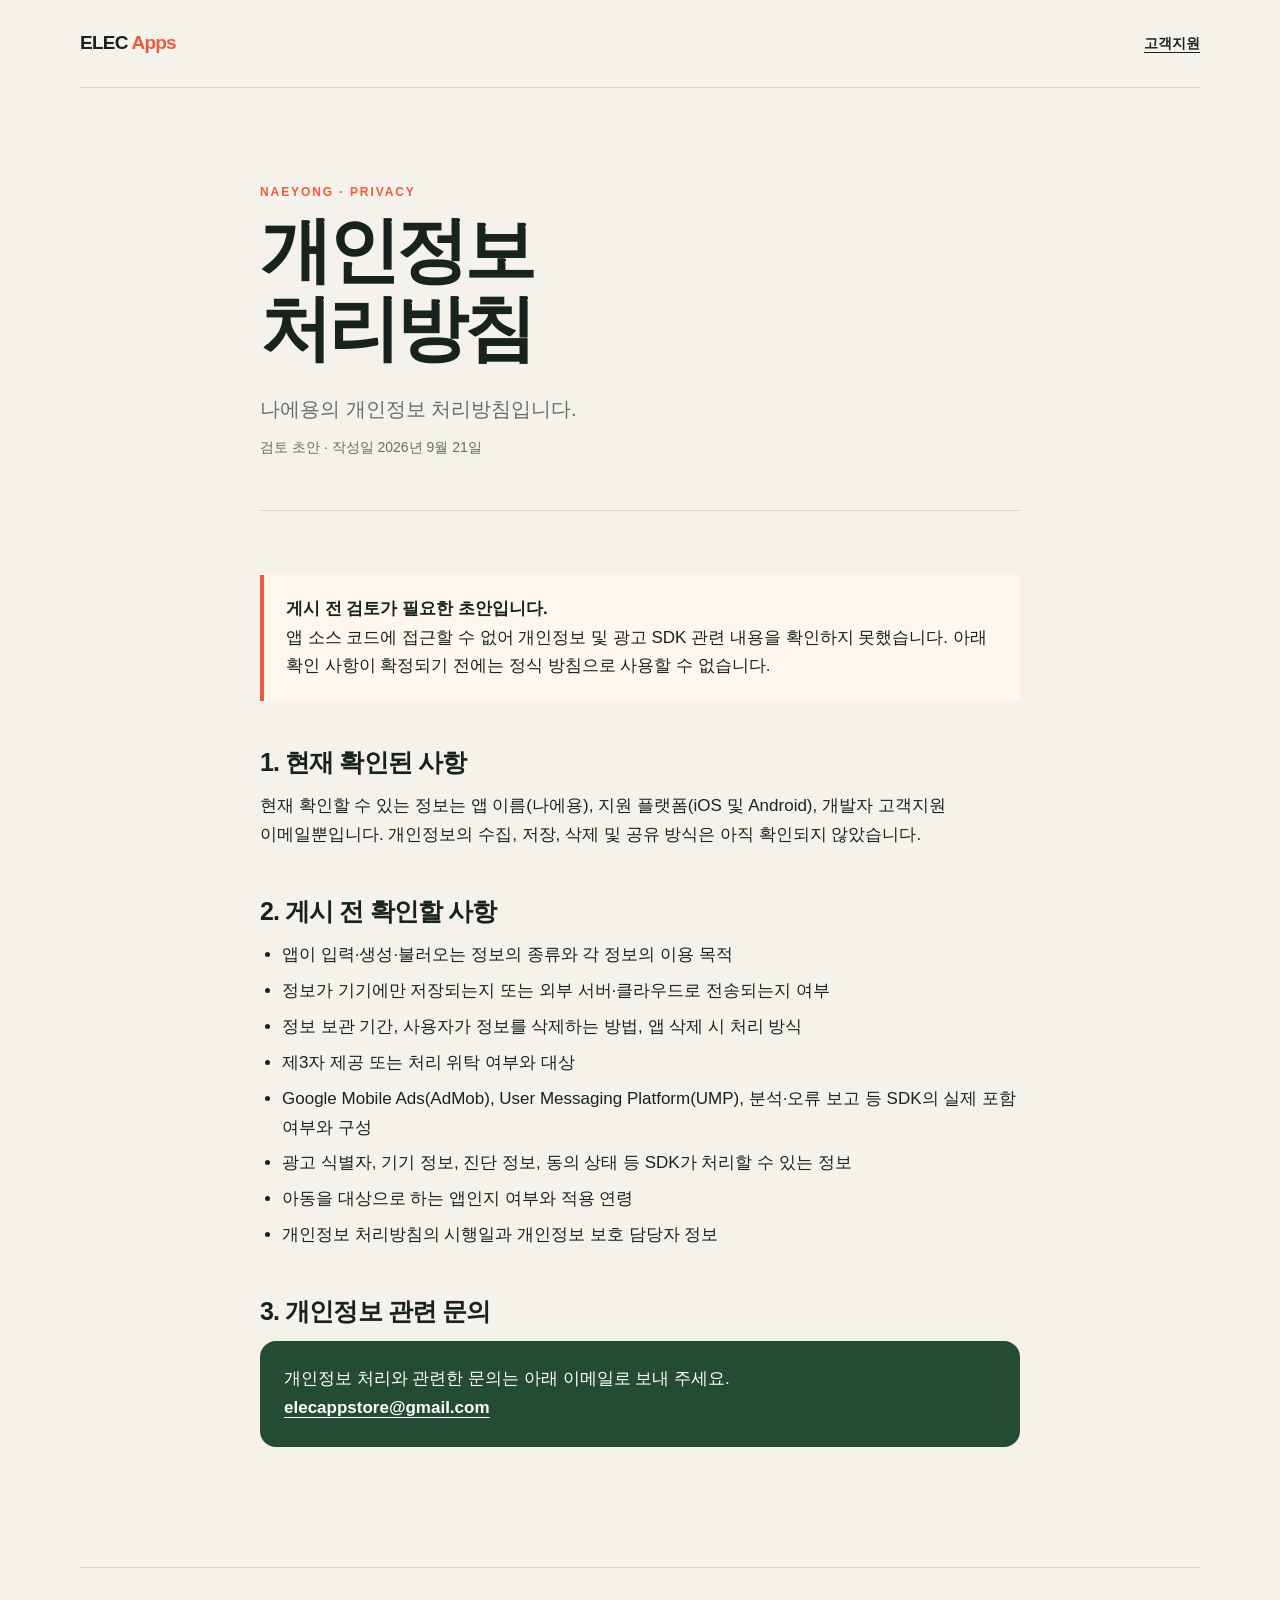
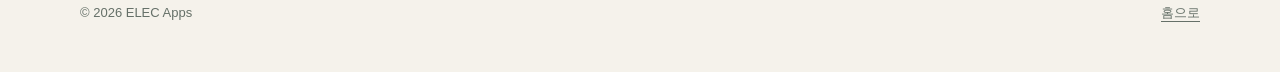
==== naeyong/privacy/index.html @ b8a66297 "Build Naeyong app website and policy draft" ====
<!doctype html>
<html lang="ko">
<head>
  <meta charset="utf-8">
  <meta name="viewport" content="width=device-width, initial-scale=1">
  <meta name="description" content="나에용 앱 개인정보 처리방침 검토 초안입니다.">
  <meta name="theme-color" content="#f4f1ea">
  <title>개인정보 처리방침 — 나에용</title>
  <link rel="stylesheet" href="/assets/style.css">
</head>
<body>
  <header class="site-header">
    <a class="wordmark" href="/">ELEC <span>Apps</span></a>
    <a class="header-link" href="/naeyong/support/">고객지원</a>
  </header>
  <main class="document">
    <header class="document-header">
      <p class="eyebrow">NAEYONG · PRIVACY</p>
      <h1>개인정보<br>처리방침</h1>
      <p class="lead">나에용의 개인정보 처리방침입니다.</p>
      <p class="meta">검토 초안 · 작성일 2026년 9월 21일</p>
    </header>

    <aside class="notice" aria-label="초안 안내">
      <strong>게시 전 검토가 필요한 초안입니다.</strong><br>
      앱 소스 코드에 접근할 수 없어 개인정보 및 광고 SDK 관련 내용을 확인하지 못했습니다. 아래 확인 사항이 확정되기 전에는 정식 방침으로 사용할 수 없습니다.
    </aside>

    <section>
      <h2>1. 현재 확인된 사항</h2>
      <p>현재 확인할 수 있는 정보는 앱 이름(나에용), 지원 플랫폼(iOS 및 Android), 개발자 고객지원 이메일뿐입니다. 개인정보의 수집, 저장, 삭제 및 공유 방식은 아직 확인되지 않았습니다.</p>
    </section>

    <section>
      <h2>2. 게시 전 확인할 사항</h2>
      <ul>
        <li>앱이 입력·생성·불러오는 정보의 종류와 각 정보의 이용 목적</li>
        <li>정보가 기기에만 저장되는지 또는 외부 서버·클라우드로 전송되는지 여부</li>
        <li>정보 보관 기간, 사용자가 정보를 삭제하는 방법, 앱 삭제 시 처리 방식</li>
        <li>제3자 제공 또는 처리 위탁 여부와 대상</li>
        <li>Google Mobile Ads(AdMob), User Messaging Platform(UMP), 분석·오류 보고 등 SDK의 실제 포함 여부와 구성</li>
        <li>광고 식별자, 기기 정보, 진단 정보, 동의 상태 등 SDK가 처리할 수 있는 정보</li>
        <li>아동을 대상으로 하는 앱인지 여부와 적용 연령</li>
        <li>개인정보 처리방침의 시행일과 개인정보 보호 담당자 정보</li>
      </ul>
    </section>

    <section>
      <h2>3. 개인정보 관련 문의</h2>
      <div class="contact-box">
        <p>개인정보 처리와 관련한 문의는 아래 이메일로 보내 주세요.</p>
        <a href="mailto:elecappstore@gmail.com">elecappstore@gmail.com</a>
      </div>
    </section>
  </main>
  <footer><p>© 2026 ELEC Apps</p><a href="/">홈으로</a></footer>
</body>
</html>
---- assets/style.css ----
:root {
  --ink: #17231c;
  --muted: #657068;
  --paper: #f5f2eb;
  --card: #fffdf8;
  --line: #d8d6ce;
  --accent: #f05a3c;
  --green: #244c35;
  color-scheme: light;
  font-family: Pretendard, -apple-system, BlinkMacSystemFont, "Segoe UI", sans-serif;
}

* { box-sizing: border-box; }

html { scroll-behavior: smooth; }

body {
  margin: 0;
  color: var(--ink);
  background: var(--paper);
  font-size: 17px;
  line-height: 1.7;
  word-break: keep-all;
}

a { color: inherit; text-underline-offset: 4px; }

.site-header,
main,
footer {
  width: min(1120px, calc(100% - 48px));
  margin-inline: auto;
}

.site-header {
  display: flex;
  align-items: center;
  justify-content: space-between;
  min-height: 88px;
  border-bottom: 1px solid var(--line);
}

.wordmark {
  font-size: 19px;
  font-weight: 900;
  letter-spacing: -.04em;
  text-decoration: none;
}

.wordmark span { color: var(--accent); }

.header-link {
  font-size: 14px;
  font-weight: 700;
}

.hero { padding: clamp(96px, 14vw, 180px) 0 clamp(104px, 15vw, 190px); }

.eyebrow {
  margin: 0 0 20px;
  color: var(--accent);
  font-size: 12px;
  font-weight: 800;
  letter-spacing: .16em;
}

h1, h2, h3 { margin: 0; line-height: 1.08; letter-spacing: -.055em; }
h1 { max-width: 820px; font-size: clamp(54px, 9vw, 108px); }
h2 { font-size: clamp(38px, 5vw, 64px); }

.hero-copy {
  max-width: 520px;
  margin: 36px 0 0;
  color: var(--muted);
  font-size: clamp(18px, 2vw, 22px);
}

.apps { padding: 0 0 120px; }
.section-heading { margin-bottom: 36px; }

.app-card {
  display: grid;
  grid-template-columns: auto 1fr auto;
  gap: 30px;
  align-items: center;
  padding: clamp(24px, 4vw, 48px);
  border: 1px solid var(--line);
  border-radius: 24px;
  background: var(--card);
  box-shadow: 0 18px 60px rgba(35, 45, 38, .06);
}

.app-icon {
  display: grid;
  width: 88px;
  height: 88px;
  place-items: center;
  border-radius: 22px;
  color: #fff;
  background: var(--green);
  font-size: 34px;
  font-weight: 800;
}

.app-label { margin: 0 0 5px; color: var(--accent); font-size: 12px; font-weight: 800; }
.app-info h3 { font-size: 30px; }
.app-info > p:last-child { margin: 10px 0 0; color: var(--muted); }
.card-actions { display: grid; gap: 10px; }
.card-actions a { min-width: 190px; padding: 12px 16px; border-top: 1px solid var(--line); font-size: 14px; font-weight: 700; text-decoration: none; }
.card-actions span { float: right; color: var(--accent); }

footer {
  display: flex;
  justify-content: space-between;
  padding: 34px 0 48px;
  border-top: 1px solid var(--line);
  color: var(--muted);
  font-size: 13px;
}
footer p { margin: 0; }

.document { max-width: 760px; padding: 84px 0 120px; }
.document-header { margin-bottom: 64px; padding-bottom: 40px; border-bottom: 1px solid var(--line); }
.document h1 { font-size: clamp(42px, 7vw, 72px); }
.document .lead { margin: 24px 0 0; color: var(--muted); font-size: 20px; }
.meta { margin-top: 20px; color: var(--muted); font-size: 14px; }
.document section { margin-top: 48px; }
.document h2 { margin-bottom: 16px; font-size: 25px; letter-spacing: -.035em; }
.document h3 { margin: 26px 0 8px; font-size: 18px; letter-spacing: -.02em; }
.document p, .document ul { margin: 10px 0; }
.document ul { padding-left: 22px; }
.document li + li { margin-top: 7px; }
.notice { padding: 20px 22px; border-left: 4px solid var(--accent); background: #fff7ed; }
.contact-box { padding: 24px; border-radius: 16px; background: var(--green); color: #fff; }
.contact-box p { margin: 0; }
.contact-box a { font-weight: 800; }
.button { display: inline-block; margin-top: 20px; padding: 13px 20px; border-radius: 999px; background: var(--accent); color: #fff; font-weight: 800; text-decoration: none; }

@media (max-width: 720px) {
  .site-header, main, footer { width: min(100% - 32px, 1120px); }
  .site-header { min-height: 72px; }
  .hero { padding-block: 82px 100px; }
  .app-card { grid-template-columns: auto 1fr; gap: 20px; }
  .card-actions { grid-column: 1 / -1; margin-top: 8px; }
  .card-actions a { min-width: 0; }
  footer { flex-direction: column; gap: 8px; }
  .document { padding-top: 56px; }
}

@media (prefers-reduced-motion: reduce) { html { scroll-behavior: auto; } }
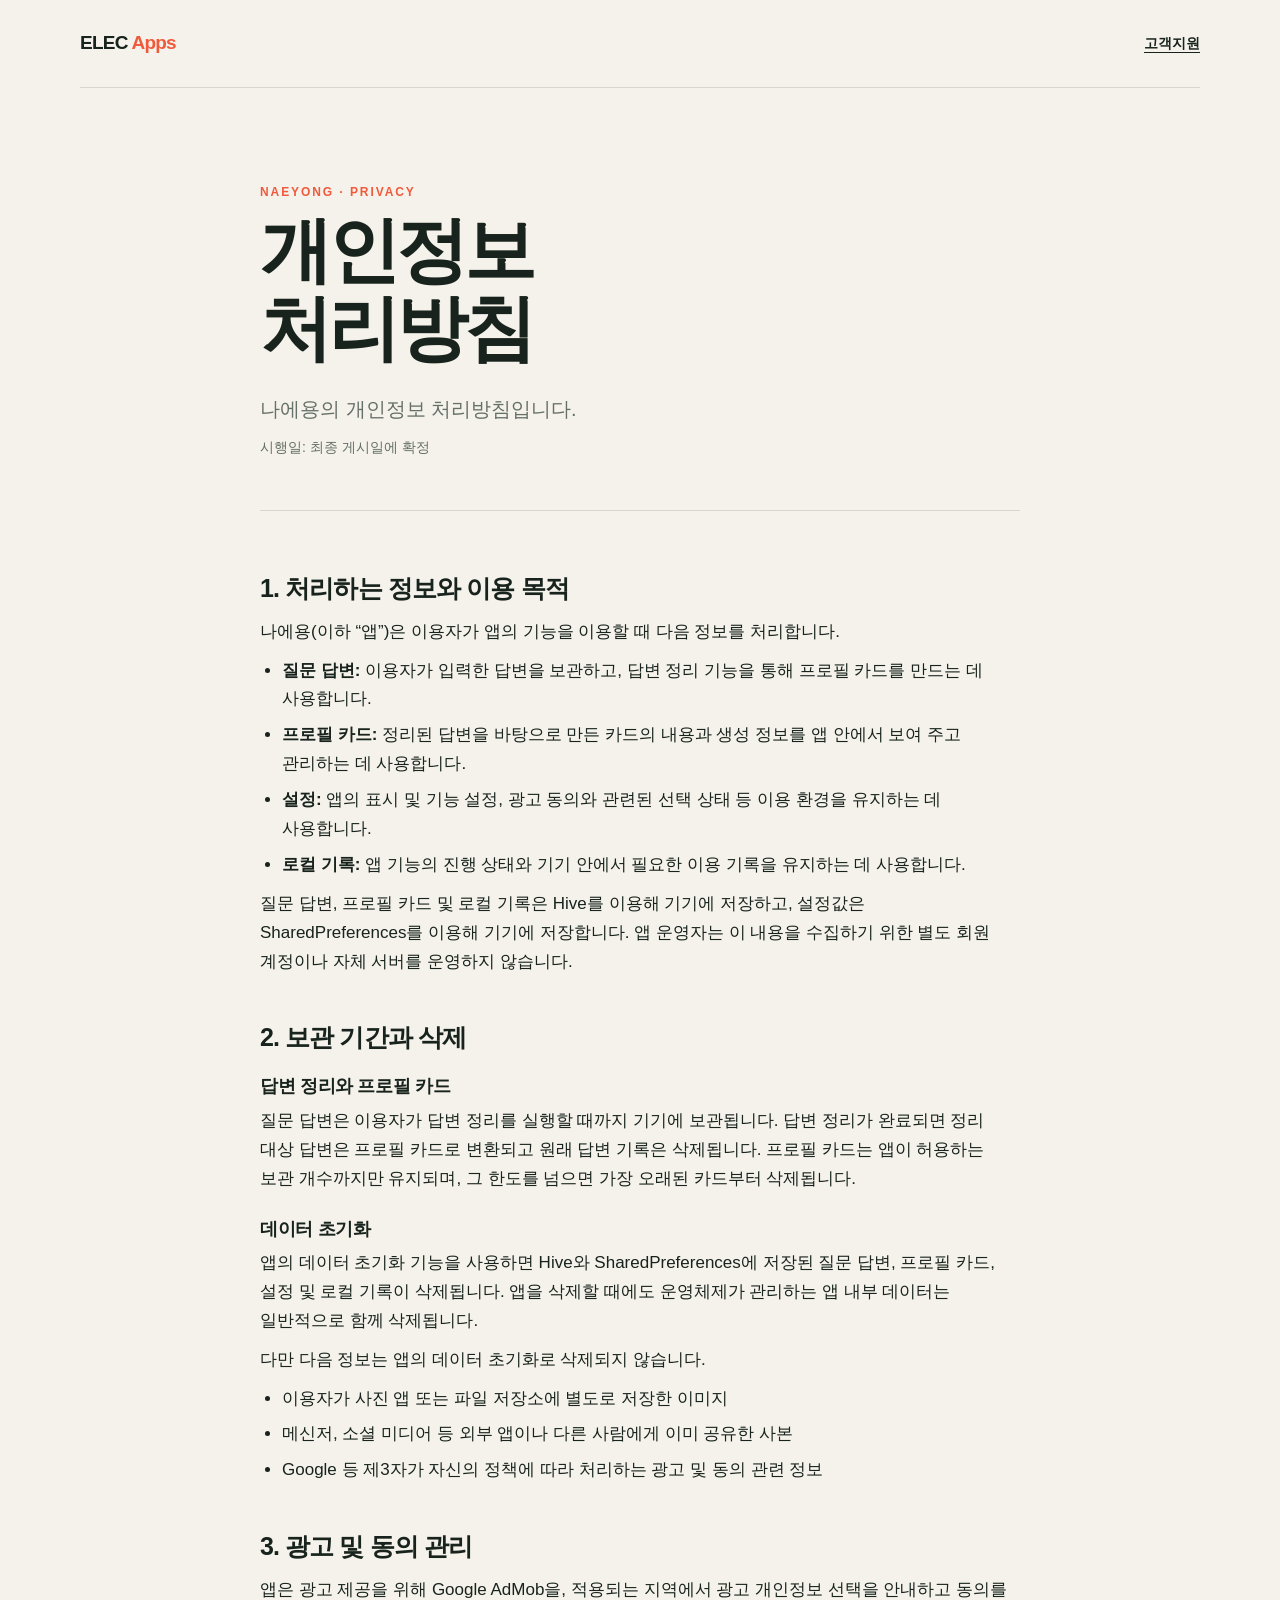
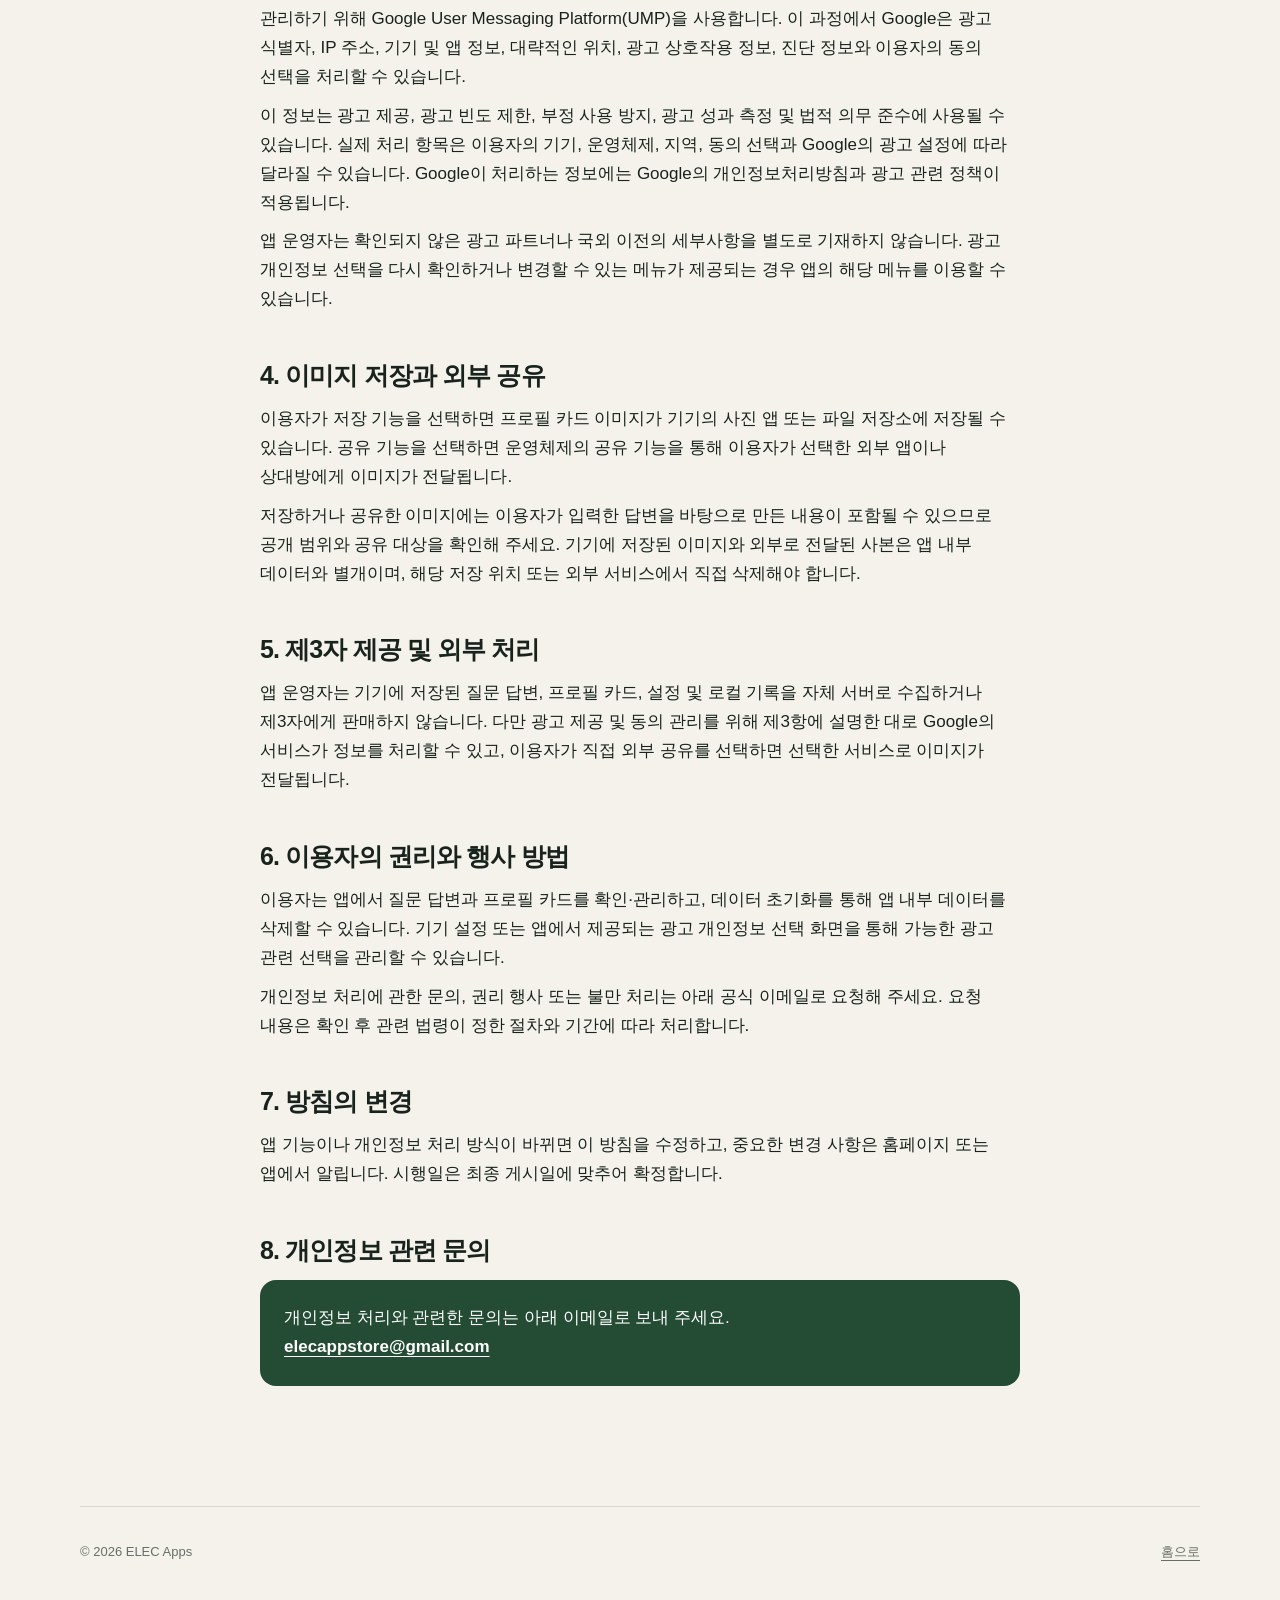
==== commit 491e0307: "Reuse tracked logo to keep PR binary-free" ====
--- a/naeyong/privacy/index.html
+++ b/naeyong/privacy/index.html
@@ -3,7 +3,7 @@
 <head>
   <meta charset="utf-8">
   <meta name="viewport" content="width=device-width, initial-scale=1">
-  <meta name="description" content="나에용 앱 개인정보 처리방침 검토 초안입니다.">
+  <meta name="description" content="나에용 앱 개인정보 처리방침입니다.">
   <meta name="theme-color" content="#f4f1ea">
   <title>개인정보 처리방침 — 나에용</title>
   <link rel="stylesheet" href="/assets/style.css">
@@ -18,35 +18,66 @@
       <p class="eyebrow">NAEYONG · PRIVACY</p>
       <h1>개인정보<br>처리방침</h1>
       <p class="lead">나에용의 개인정보 처리방침입니다.</p>
-      <p class="meta">검토 초안 · 작성일 2026년 9월 21일</p>
+      <p class="meta">시행일: 최종 게시일에 확정</p>
     </header>
 
-    <aside class="notice" aria-label="초안 안내">
-      <strong>게시 전 검토가 필요한 초안입니다.</strong><br>
-      앱 소스 코드에 접근할 수 없어 개인정보 및 광고 SDK 관련 내용을 확인하지 못했습니다. 아래 확인 사항이 확정되기 전에는 정식 방침으로 사용할 수 없습니다.
-    </aside>
-
     <section>
-      <h2>1. 현재 확인된 사항</h2>
-      <p>현재 확인할 수 있는 정보는 앱 이름(나에용), 지원 플랫폼(iOS 및 Android), 개발자 고객지원 이메일뿐입니다. 개인정보의 수집, 저장, 삭제 및 공유 방식은 아직 확인되지 않았습니다.</p>
+      <h2>1. 처리하는 정보와 이용 목적</h2>
+      <p>나에용(이하 “앱”)은 이용자가 앱의 기능을 이용할 때 다음 정보를 처리합니다.</p>
+      <ul>
+        <li><strong>질문 답변:</strong> 이용자가 입력한 답변을 보관하고, 답변 정리 기능을 통해 프로필 카드를 만드는 데 사용합니다.</li>
+        <li><strong>프로필 카드:</strong> 정리된 답변을 바탕으로 만든 카드의 내용과 생성 정보를 앱 안에서 보여 주고 관리하는 데 사용합니다.</li>
+        <li><strong>설정:</strong> 앱의 표시 및 기능 설정, 광고 동의와 관련된 선택 상태 등 이용 환경을 유지하는 데 사용합니다.</li>
+        <li><strong>로컬 기록:</strong> 앱 기능의 진행 상태와 기기 안에서 필요한 이용 기록을 유지하는 데 사용합니다.</li>
+      </ul>
+      <p>질문 답변, 프로필 카드 및 로컬 기록은 Hive를 이용해 기기에 저장하고, 설정값은 SharedPreferences를 이용해 기기에 저장합니다. 앱 운영자는 이 내용을 수집하기 위한 별도 회원 계정이나 자체 서버를 운영하지 않습니다.</p>
     </section>
 
     <section>
-      <h2>2. 게시 전 확인할 사항</h2>
+      <h2>2. 보관 기간과 삭제</h2>
+      <h3>답변 정리와 프로필 카드</h3>
+      <p>질문 답변은 이용자가 답변 정리를 실행할 때까지 기기에 보관됩니다. 답변 정리가 완료되면 정리 대상 답변은 프로필 카드로 변환되고 원래 답변 기록은 삭제됩니다. 프로필 카드는 앱이 허용하는 보관 개수까지만 유지되며, 그 한도를 넘으면 가장 오래된 카드부터 삭제됩니다.</p>
+      <h3>데이터 초기화</h3>
+      <p>앱의 데이터 초기화 기능을 사용하면 Hive와 SharedPreferences에 저장된 질문 답변, 프로필 카드, 설정 및 로컬 기록이 삭제됩니다. 앱을 삭제할 때에도 운영체제가 관리하는 앱 내부 데이터는 일반적으로 함께 삭제됩니다.</p>
+      <p>다만 다음 정보는 앱의 데이터 초기화로 삭제되지 않습니다.</p>
       <ul>
-        <li>앱이 입력·생성·불러오는 정보의 종류와 각 정보의 이용 목적</li>
-        <li>정보가 기기에만 저장되는지 또는 외부 서버·클라우드로 전송되는지 여부</li>
-        <li>정보 보관 기간, 사용자가 정보를 삭제하는 방법, 앱 삭제 시 처리 방식</li>
-        <li>제3자 제공 또는 처리 위탁 여부와 대상</li>
-        <li>Google Mobile Ads(AdMob), User Messaging Platform(UMP), 분석·오류 보고 등 SDK의 실제 포함 여부와 구성</li>
-        <li>광고 식별자, 기기 정보, 진단 정보, 동의 상태 등 SDK가 처리할 수 있는 정보</li>
-        <li>아동을 대상으로 하는 앱인지 여부와 적용 연령</li>
-        <li>개인정보 처리방침의 시행일과 개인정보 보호 담당자 정보</li>
+        <li>이용자가 사진 앱 또는 파일 저장소에 별도로 저장한 이미지</li>
+        <li>메신저, 소셜 미디어 등 외부 앱이나 다른 사람에게 이미 공유한 사본</li>
+        <li>Google 등 제3자가 자신의 정책에 따라 처리하는 광고 및 동의 관련 정보</li>
       </ul>
     </section>
 
     <section>
-      <h2>3. 개인정보 관련 문의</h2>
+      <h2>3. 광고 및 동의 관리</h2>
+      <p>앱은 광고 제공을 위해 Google AdMob을, 적용되는 지역에서 광고 개인정보 선택을 안내하고 동의를 관리하기 위해 Google User Messaging Platform(UMP)을 사용합니다. 이 과정에서 Google은 광고 식별자, IP 주소, 기기 및 앱 정보, 대략적인 위치, 광고 상호작용 정보, 진단 정보와 이용자의 동의 선택을 처리할 수 있습니다.</p>
+      <p>이 정보는 광고 제공, 광고 빈도 제한, 부정 사용 방지, 광고 성과 측정 및 법적 의무 준수에 사용될 수 있습니다. 실제 처리 항목은 이용자의 기기, 운영체제, 지역, 동의 선택과 Google의 광고 설정에 따라 달라질 수 있습니다. Google이 처리하는 정보에는 Google의 개인정보처리방침과 광고 관련 정책이 적용됩니다.</p>
+      <p>앱 운영자는 확인되지 않은 광고 파트너나 국외 이전의 세부사항을 별도로 기재하지 않습니다. 광고 개인정보 선택을 다시 확인하거나 변경할 수 있는 메뉴가 제공되는 경우 앱의 해당 메뉴를 이용할 수 있습니다.</p>
+    </section>
+
+    <section>
+      <h2>4. 이미지 저장과 외부 공유</h2>
+      <p>이용자가 저장 기능을 선택하면 프로필 카드 이미지가 기기의 사진 앱 또는 파일 저장소에 저장될 수 있습니다. 공유 기능을 선택하면 운영체제의 공유 기능을 통해 이용자가 선택한 외부 앱이나 상대방에게 이미지가 전달됩니다.</p>
+      <p>저장하거나 공유한 이미지에는 이용자가 입력한 답변을 바탕으로 만든 내용이 포함될 수 있으므로 공개 범위와 공유 대상을 확인해 주세요. 기기에 저장된 이미지와 외부로 전달된 사본은 앱 내부 데이터와 별개이며, 해당 저장 위치 또는 외부 서비스에서 직접 삭제해야 합니다.</p>
+    </section>
+
+    <section>
+      <h2>5. 제3자 제공 및 외부 처리</h2>
+      <p>앱 운영자는 기기에 저장된 질문 답변, 프로필 카드, 설정 및 로컬 기록을 자체 서버로 수집하거나 제3자에게 판매하지 않습니다. 다만 광고 제공 및 동의 관리를 위해 제3항에 설명한 대로 Google의 서비스가 정보를 처리할 수 있고, 이용자가 직접 외부 공유를 선택하면 선택한 서비스로 이미지가 전달됩니다.</p>
+    </section>
+
+    <section>
+      <h2>6. 이용자의 권리와 행사 방법</h2>
+      <p>이용자는 앱에서 질문 답변과 프로필 카드를 확인·관리하고, 데이터 초기화를 통해 앱 내부 데이터를 삭제할 수 있습니다. 기기 설정 또는 앱에서 제공되는 광고 개인정보 선택 화면을 통해 가능한 광고 관련 선택을 관리할 수 있습니다.</p>
+      <p>개인정보 처리에 관한 문의, 권리 행사 또는 불만 처리는 아래 공식 이메일로 요청해 주세요. 요청 내용은 확인 후 관련 법령이 정한 절차와 기간에 따라 처리합니다.</p>
+    </section>
+
+    <section>
+      <h2>7. 방침의 변경</h2>
+      <p>앱 기능이나 개인정보 처리 방식이 바뀌면 이 방침을 수정하고, 중요한 변경 사항은 홈페이지 또는 앱에서 알립니다. 시행일은 최종 게시일에 맞추어 확정합니다.</p>
+    </section>
+
+    <section>
+      <h2>8. 개인정보 관련 문의</h2>
       <div class="contact-box">
         <p>개인정보 처리와 관련한 문의는 아래 이메일로 보내 주세요.</p>
         <a href="mailto:elecappstore@gmail.com">elecappstore@gmail.com</a>
--- a/assets/style.css
+++ b/assets/style.css
@@ -90,16 +90,20 @@
   box-shadow: 0 18px 60px rgba(35, 45, 38, .06);
 }
 
-.app-icon {
-  display: grid;
-  width: 88px;
-  height: 88px;
-  place-items: center;
-  border-radius: 22px;
-  color: #fff;
-  background: var(--green);
-  font-size: 34px;
-  font-weight: 800;
+.app-logo {
+  display: flex;
+  width: clamp(120px, 16vw, 180px);
+  min-height: 88px;
+  align-items: center;
+  justify-content: center;
+}
+
+.app-logo img {
+  display: block;
+  width: 100%;
+  height: auto;
+  max-height: 112px;
+  object-fit: contain;
 }
 
 .app-label { margin: 0 0 5px; color: var(--accent); font-size: 12px; font-weight: 800; }
@@ -141,6 +145,7 @@
   .site-header { min-height: 72px; }
   .hero { padding-block: 82px 100px; }
   .app-card { grid-template-columns: auto 1fr; gap: 20px; }
+  .app-logo { width: clamp(104px, 32vw, 140px); }
   .card-actions { grid-column: 1 / -1; margin-top: 8px; }
   .card-actions a { min-width: 0; }
   footer { flex-direction: column; gap: 8px; }
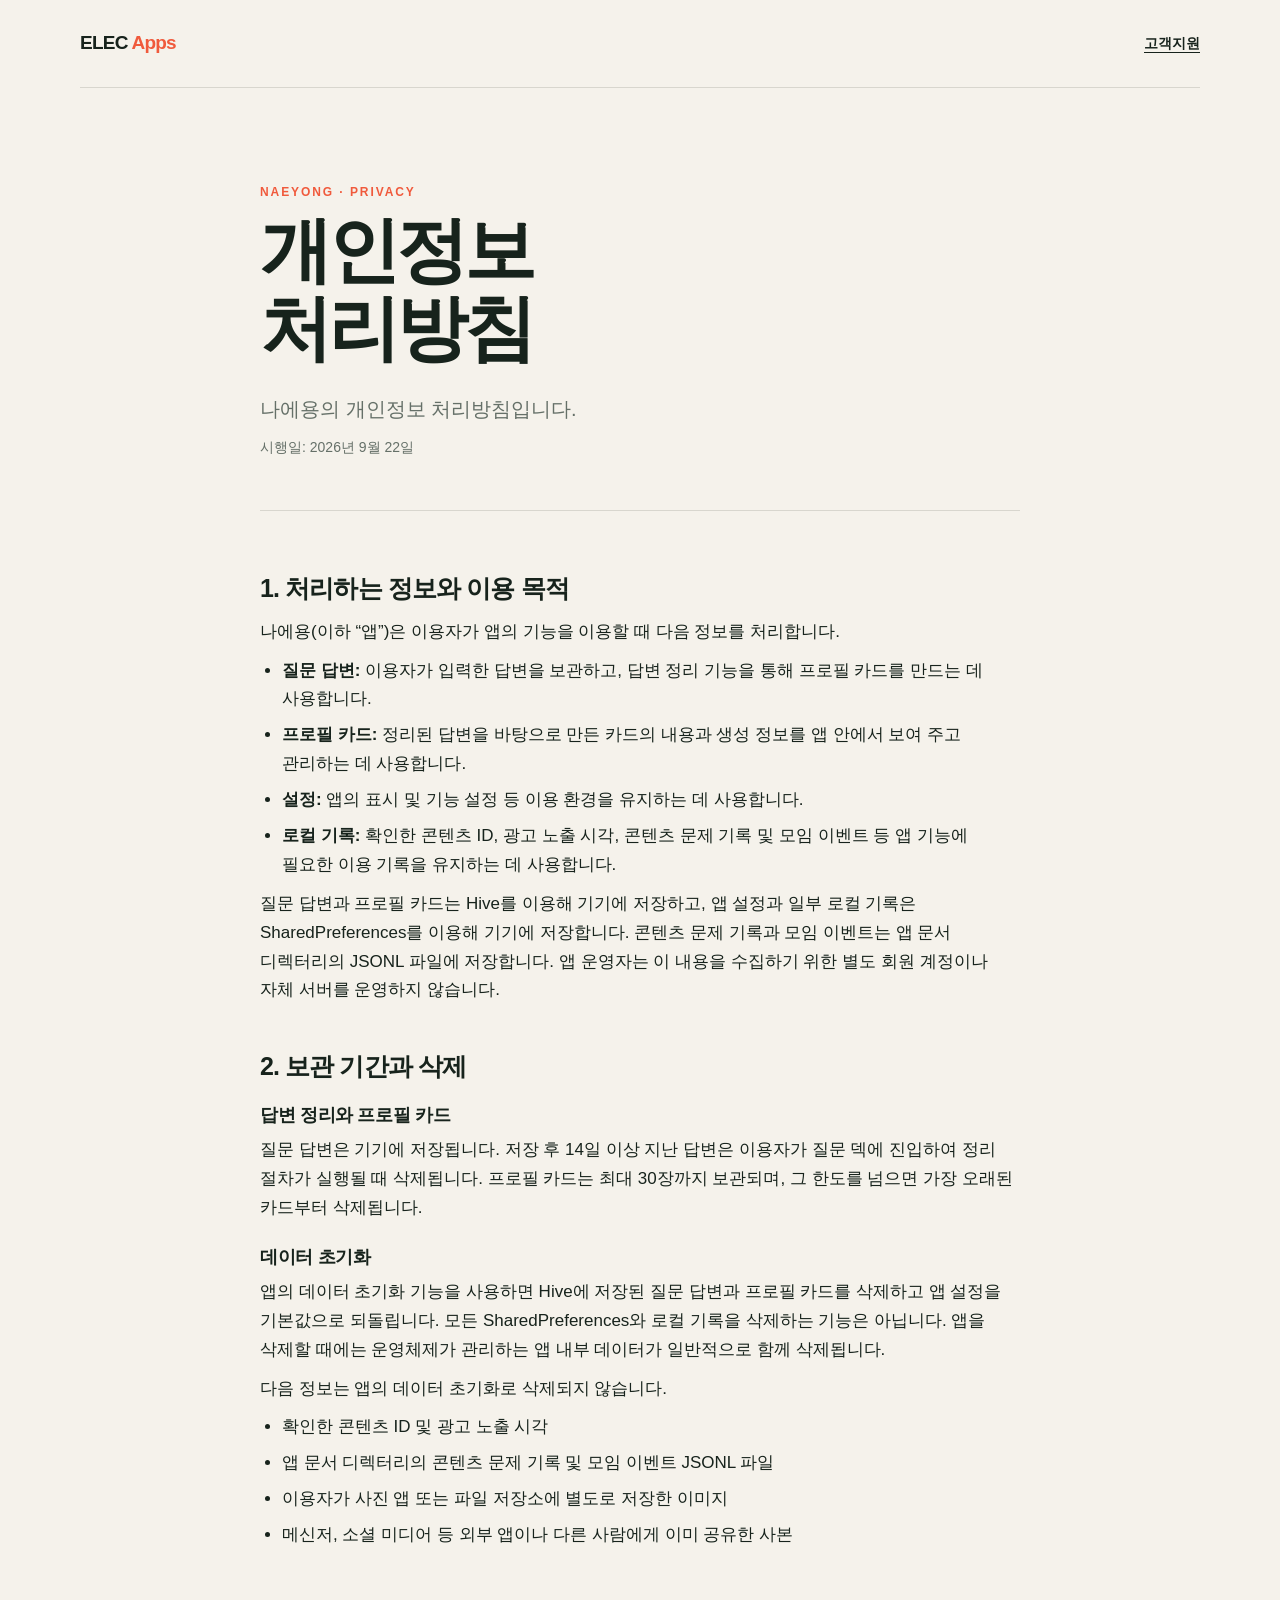
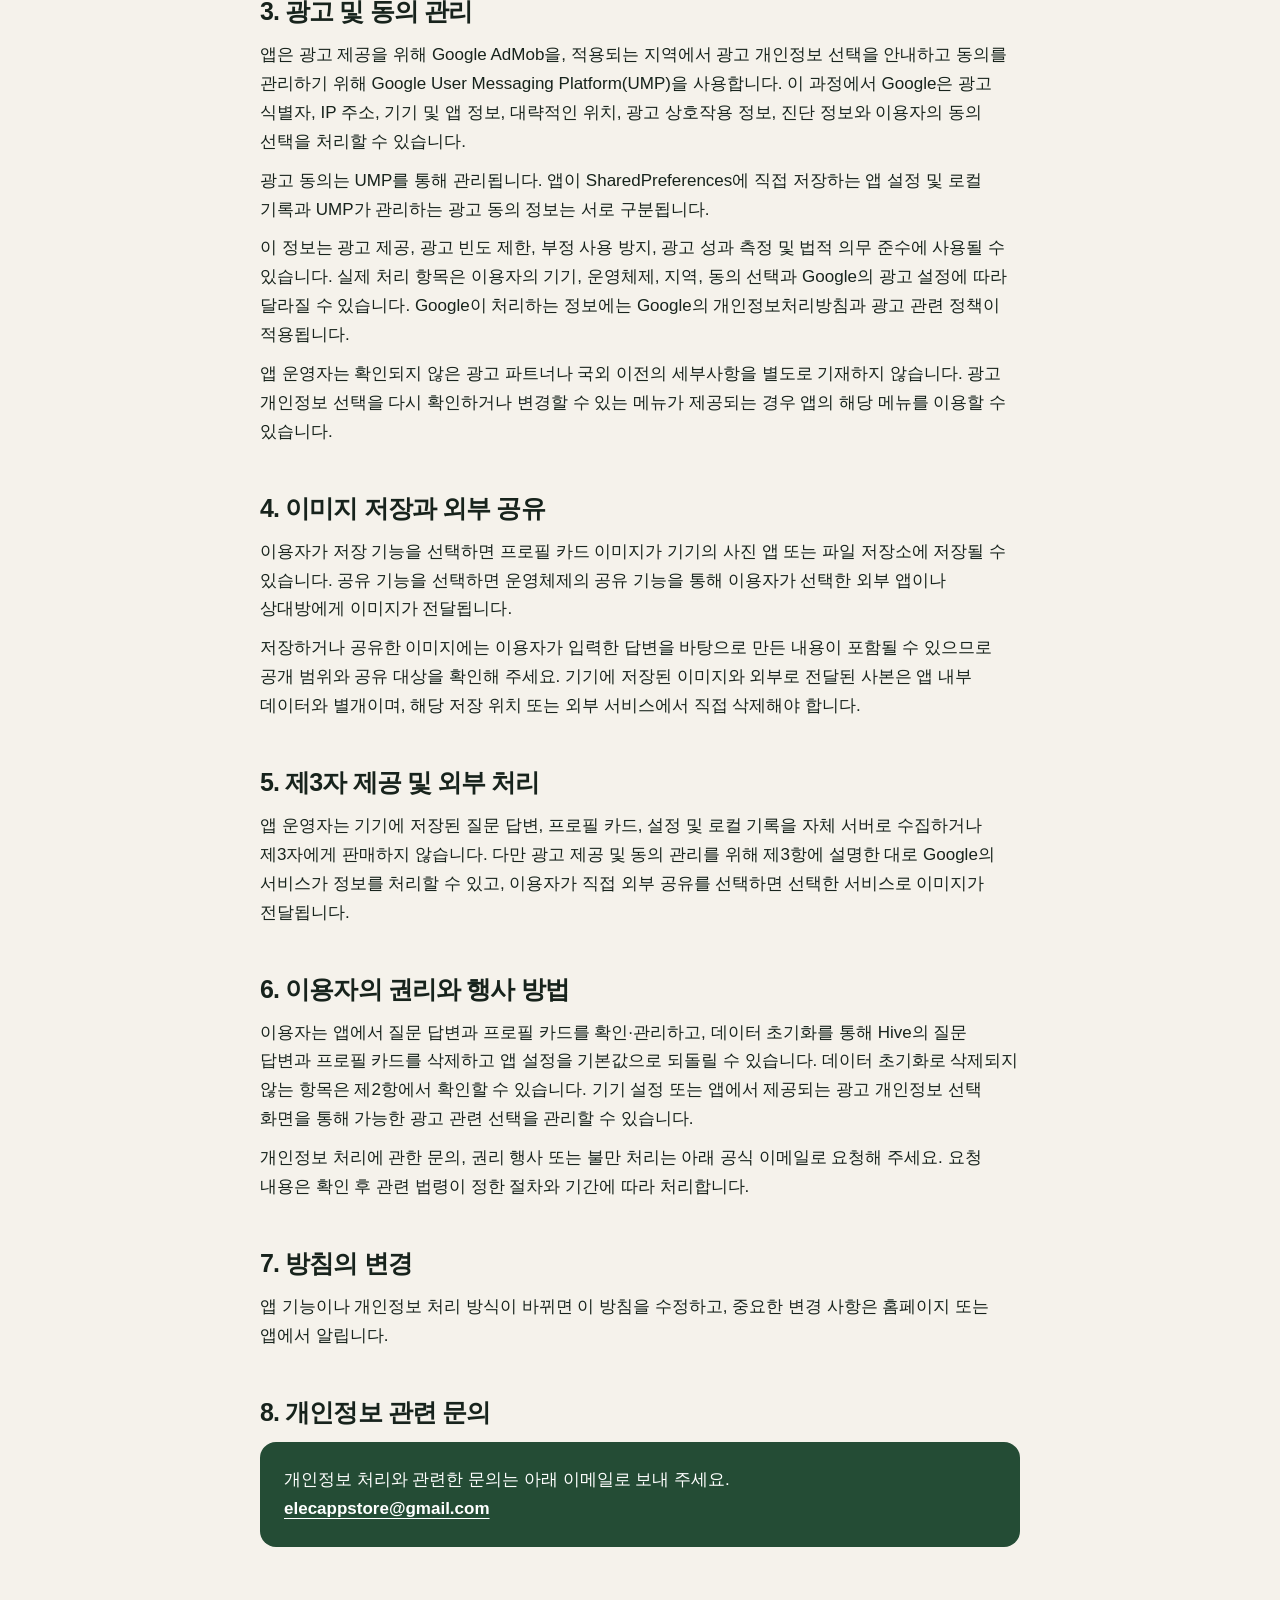
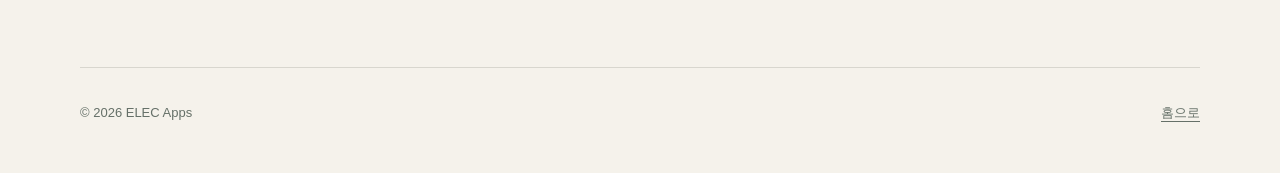
==== commit cf4319aa: "Align Naeyong privacy policy with app storage behavior" ====
--- a/naeyong/privacy/index.html
+++ b/naeyong/privacy/index.html
@@ -18,7 +18,7 @@
       <p class="eyebrow">NAEYONG · PRIVACY</p>
       <h1>개인정보<br>처리방침</h1>
       <p class="lead">나에용의 개인정보 처리방침입니다.</p>
-      <p class="meta">시행일: 최종 게시일에 확정</p>
+      <p class="meta">시행일: 2026년 9월 22일</p>
     </header>
 
     <section>
@@ -27,29 +27,31 @@
       <ul>
         <li><strong>질문 답변:</strong> 이용자가 입력한 답변을 보관하고, 답변 정리 기능을 통해 프로필 카드를 만드는 데 사용합니다.</li>
         <li><strong>프로필 카드:</strong> 정리된 답변을 바탕으로 만든 카드의 내용과 생성 정보를 앱 안에서 보여 주고 관리하는 데 사용합니다.</li>
-        <li><strong>설정:</strong> 앱의 표시 및 기능 설정, 광고 동의와 관련된 선택 상태 등 이용 환경을 유지하는 데 사용합니다.</li>
-        <li><strong>로컬 기록:</strong> 앱 기능의 진행 상태와 기기 안에서 필요한 이용 기록을 유지하는 데 사용합니다.</li>
+        <li><strong>설정:</strong> 앱의 표시 및 기능 설정 등 이용 환경을 유지하는 데 사용합니다.</li>
+        <li><strong>로컬 기록:</strong> 확인한 콘텐츠 ID, 광고 노출 시각, 콘텐츠 문제 기록 및 모임 이벤트 등 앱 기능에 필요한 이용 기록을 유지하는 데 사용합니다.</li>
       </ul>
-      <p>질문 답변, 프로필 카드 및 로컬 기록은 Hive를 이용해 기기에 저장하고, 설정값은 SharedPreferences를 이용해 기기에 저장합니다. 앱 운영자는 이 내용을 수집하기 위한 별도 회원 계정이나 자체 서버를 운영하지 않습니다.</p>
+      <p>질문 답변과 프로필 카드는 Hive를 이용해 기기에 저장하고, 앱 설정과 일부 로컬 기록은 SharedPreferences를 이용해 기기에 저장합니다. 콘텐츠 문제 기록과 모임 이벤트는 앱 문서 디렉터리의 JSONL 파일에 저장합니다. 앱 운영자는 이 내용을 수집하기 위한 별도 회원 계정이나 자체 서버를 운영하지 않습니다.</p>
     </section>
 
     <section>
       <h2>2. 보관 기간과 삭제</h2>
       <h3>답변 정리와 프로필 카드</h3>
-      <p>질문 답변은 이용자가 답변 정리를 실행할 때까지 기기에 보관됩니다. 답변 정리가 완료되면 정리 대상 답변은 프로필 카드로 변환되고 원래 답변 기록은 삭제됩니다. 프로필 카드는 앱이 허용하는 보관 개수까지만 유지되며, 그 한도를 넘으면 가장 오래된 카드부터 삭제됩니다.</p>
+      <p>질문 답변은 기기에 저장됩니다. 저장 후 14일 이상 지난 답변은 이용자가 질문 덱에 진입하여 정리 절차가 실행될 때 삭제됩니다. 프로필 카드는 최대 30장까지 보관되며, 그 한도를 넘으면 가장 오래된 카드부터 삭제됩니다.</p>
       <h3>데이터 초기화</h3>
-      <p>앱의 데이터 초기화 기능을 사용하면 Hive와 SharedPreferences에 저장된 질문 답변, 프로필 카드, 설정 및 로컬 기록이 삭제됩니다. 앱을 삭제할 때에도 운영체제가 관리하는 앱 내부 데이터는 일반적으로 함께 삭제됩니다.</p>
-      <p>다만 다음 정보는 앱의 데이터 초기화로 삭제되지 않습니다.</p>
+      <p>앱의 데이터 초기화 기능을 사용하면 Hive에 저장된 질문 답변과 프로필 카드를 삭제하고 앱 설정을 기본값으로 되돌립니다. 모든 SharedPreferences와 로컬 기록을 삭제하는 기능은 아닙니다. 앱을 삭제할 때에는 운영체제가 관리하는 앱 내부 데이터가 일반적으로 함께 삭제됩니다.</p>
+      <p>다음 정보는 앱의 데이터 초기화로 삭제되지 않습니다.</p>
       <ul>
+        <li>확인한 콘텐츠 ID 및 광고 노출 시각</li>
+        <li>앱 문서 디렉터리의 콘텐츠 문제 기록 및 모임 이벤트 JSONL 파일</li>
         <li>이용자가 사진 앱 또는 파일 저장소에 별도로 저장한 이미지</li>
         <li>메신저, 소셜 미디어 등 외부 앱이나 다른 사람에게 이미 공유한 사본</li>
-        <li>Google 등 제3자가 자신의 정책에 따라 처리하는 광고 및 동의 관련 정보</li>
       </ul>
     </section>
 
     <section>
       <h2>3. 광고 및 동의 관리</h2>
       <p>앱은 광고 제공을 위해 Google AdMob을, 적용되는 지역에서 광고 개인정보 선택을 안내하고 동의를 관리하기 위해 Google User Messaging Platform(UMP)을 사용합니다. 이 과정에서 Google은 광고 식별자, IP 주소, 기기 및 앱 정보, 대략적인 위치, 광고 상호작용 정보, 진단 정보와 이용자의 동의 선택을 처리할 수 있습니다.</p>
+      <p>광고 동의는 UMP를 통해 관리됩니다. 앱이 SharedPreferences에 직접 저장하는 앱 설정 및 로컬 기록과 UMP가 관리하는 광고 동의 정보는 서로 구분됩니다.</p>
       <p>이 정보는 광고 제공, 광고 빈도 제한, 부정 사용 방지, 광고 성과 측정 및 법적 의무 준수에 사용될 수 있습니다. 실제 처리 항목은 이용자의 기기, 운영체제, 지역, 동의 선택과 Google의 광고 설정에 따라 달라질 수 있습니다. Google이 처리하는 정보에는 Google의 개인정보처리방침과 광고 관련 정책이 적용됩니다.</p>
       <p>앱 운영자는 확인되지 않은 광고 파트너나 국외 이전의 세부사항을 별도로 기재하지 않습니다. 광고 개인정보 선택을 다시 확인하거나 변경할 수 있는 메뉴가 제공되는 경우 앱의 해당 메뉴를 이용할 수 있습니다.</p>
     </section>
@@ -67,13 +69,13 @@
 
     <section>
       <h2>6. 이용자의 권리와 행사 방법</h2>
-      <p>이용자는 앱에서 질문 답변과 프로필 카드를 확인·관리하고, 데이터 초기화를 통해 앱 내부 데이터를 삭제할 수 있습니다. 기기 설정 또는 앱에서 제공되는 광고 개인정보 선택 화면을 통해 가능한 광고 관련 선택을 관리할 수 있습니다.</p>
+      <p>이용자는 앱에서 질문 답변과 프로필 카드를 확인·관리하고, 데이터 초기화를 통해 Hive의 질문 답변과 프로필 카드를 삭제하고 앱 설정을 기본값으로 되돌릴 수 있습니다. 데이터 초기화로 삭제되지 않는 항목은 제2항에서 확인할 수 있습니다. 기기 설정 또는 앱에서 제공되는 광고 개인정보 선택 화면을 통해 가능한 광고 관련 선택을 관리할 수 있습니다.</p>
       <p>개인정보 처리에 관한 문의, 권리 행사 또는 불만 처리는 아래 공식 이메일로 요청해 주세요. 요청 내용은 확인 후 관련 법령이 정한 절차와 기간에 따라 처리합니다.</p>
     </section>
 
     <section>
       <h2>7. 방침의 변경</h2>
-      <p>앱 기능이나 개인정보 처리 방식이 바뀌면 이 방침을 수정하고, 중요한 변경 사항은 홈페이지 또는 앱에서 알립니다. 시행일은 최종 게시일에 맞추어 확정합니다.</p>
+      <p>앱 기능이나 개인정보 처리 방식이 바뀌면 이 방침을 수정하고, 중요한 변경 사항은 홈페이지 또는 앱에서 알립니다.</p>
     </section>
 
     <section>
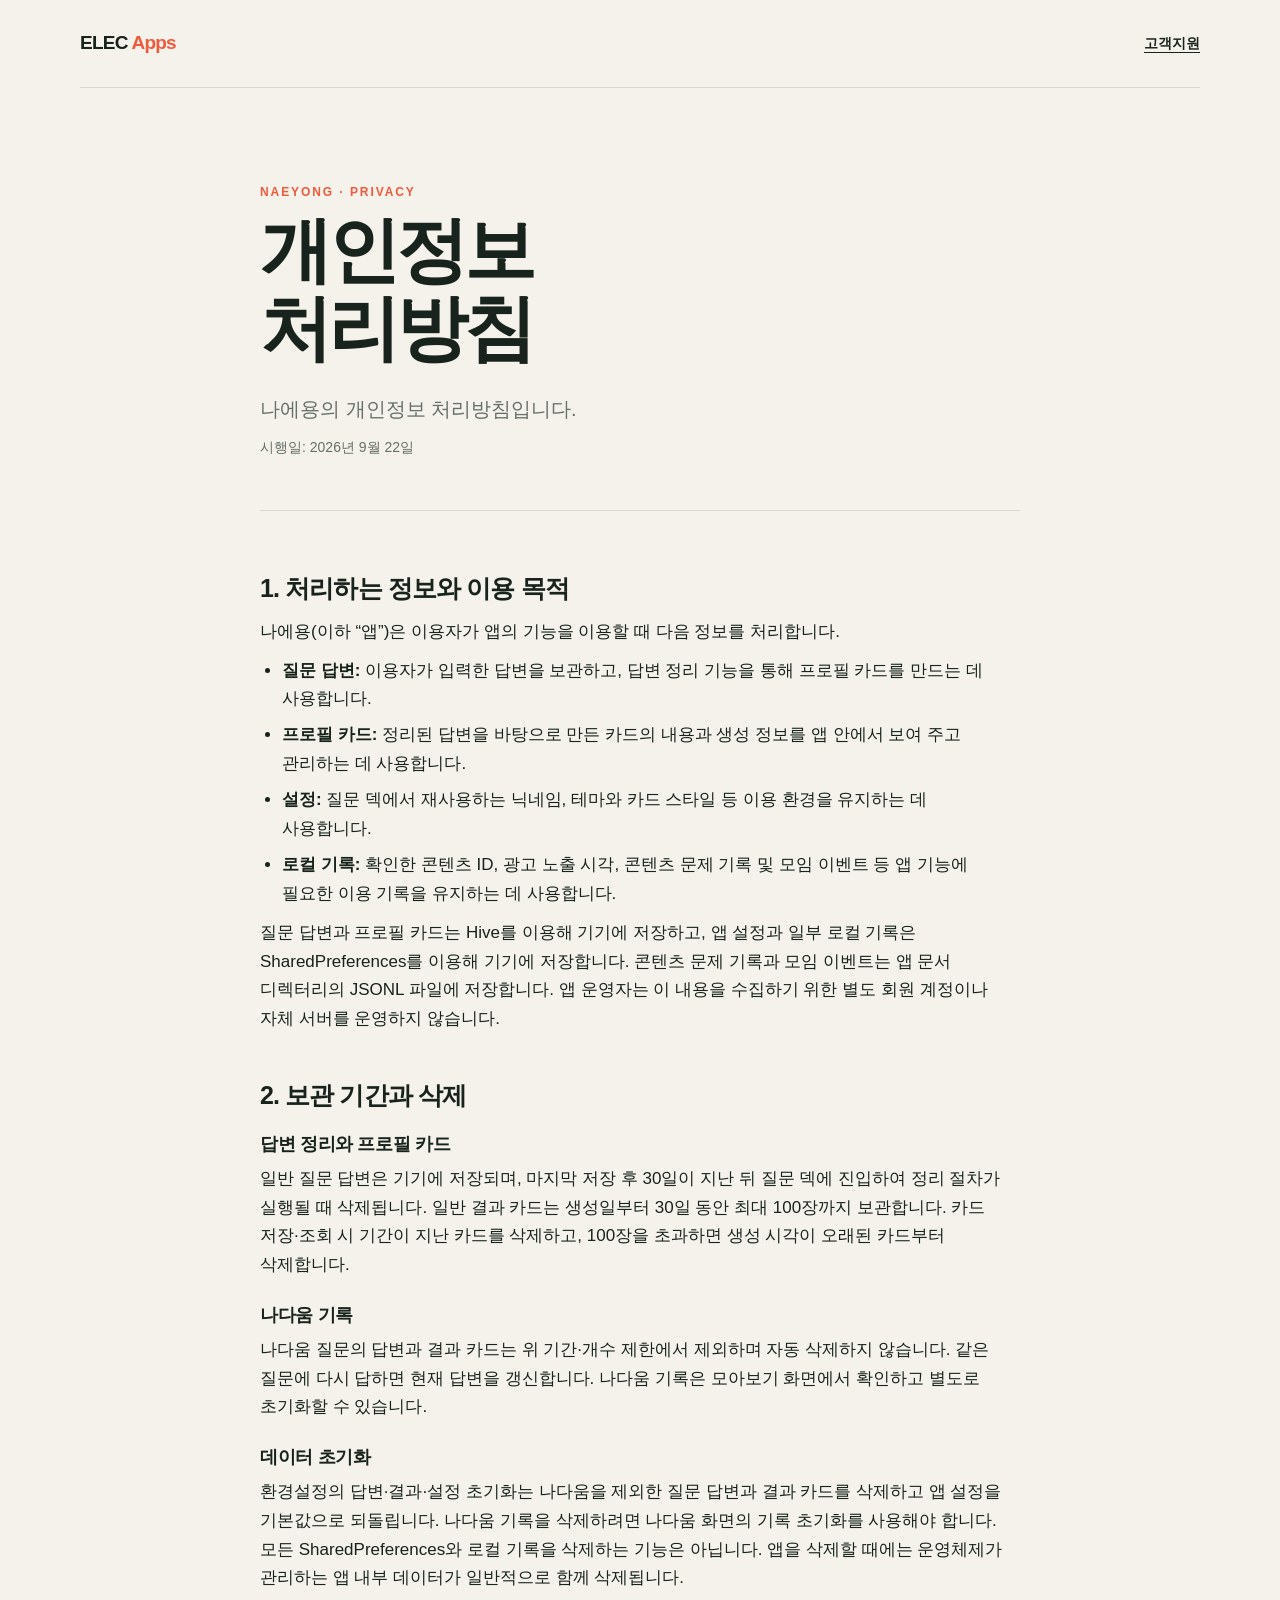
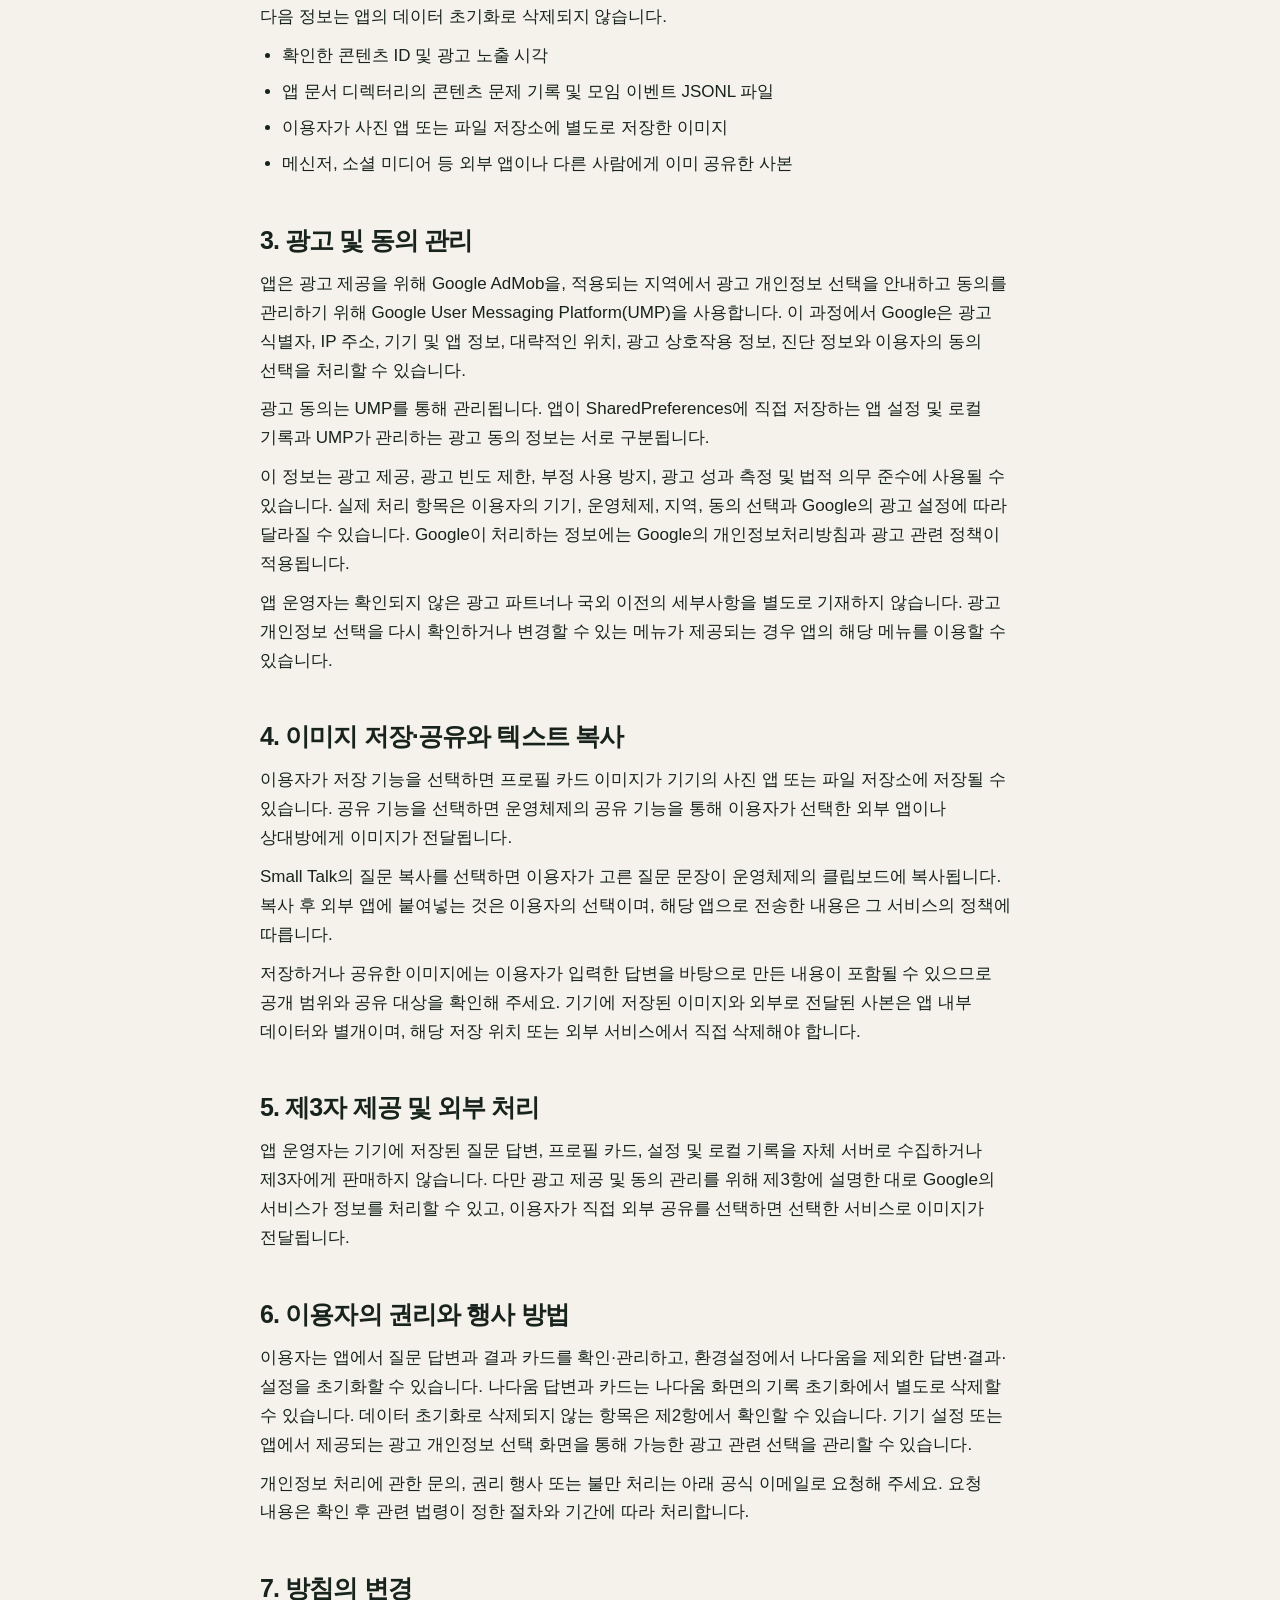
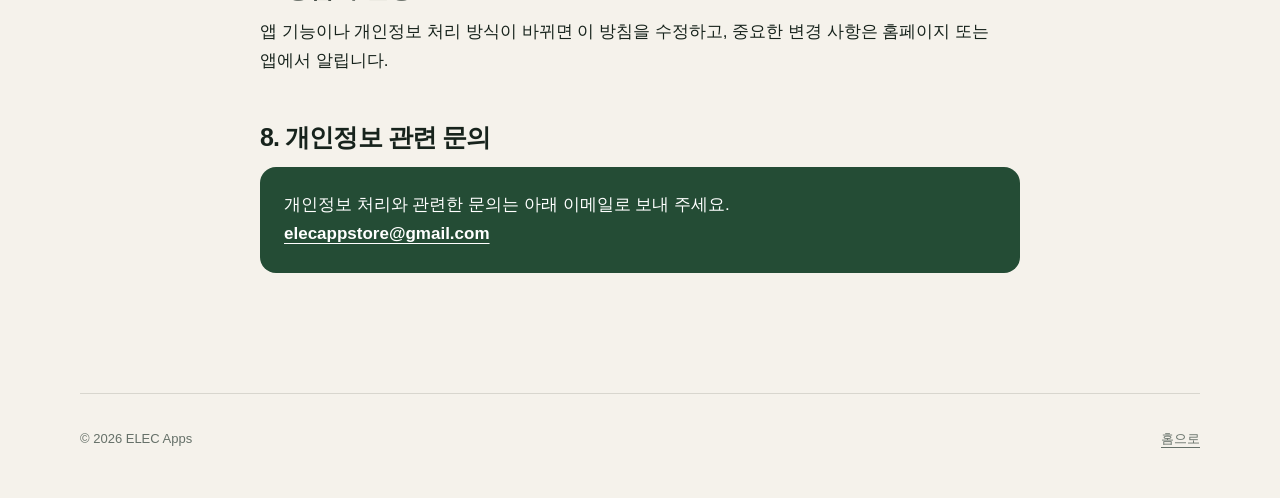
==== commit 343c52b5: "Align Naeyong privacy policy with 30-day 100-card retention and separate daily reset" ====
--- a/naeyong/privacy/index.html
+++ b/naeyong/privacy/index.html
@@ -27,7 +27,7 @@
       <ul>
         <li><strong>질문 답변:</strong> 이용자가 입력한 답변을 보관하고, 답변 정리 기능을 통해 프로필 카드를 만드는 데 사용합니다.</li>
         <li><strong>프로필 카드:</strong> 정리된 답변을 바탕으로 만든 카드의 내용과 생성 정보를 앱 안에서 보여 주고 관리하는 데 사용합니다.</li>
-        <li><strong>설정:</strong> 앱의 표시 및 기능 설정 등 이용 환경을 유지하는 데 사용합니다.</li>
+        <li><strong>설정:</strong> 질문 덱에서 재사용하는 닉네임, 테마와 카드 스타일 등 이용 환경을 유지하는 데 사용합니다.</li>
         <li><strong>로컬 기록:</strong> 확인한 콘텐츠 ID, 광고 노출 시각, 콘텐츠 문제 기록 및 모임 이벤트 등 앱 기능에 필요한 이용 기록을 유지하는 데 사용합니다.</li>
       </ul>
       <p>질문 답변과 프로필 카드는 Hive를 이용해 기기에 저장하고, 앱 설정과 일부 로컬 기록은 SharedPreferences를 이용해 기기에 저장합니다. 콘텐츠 문제 기록과 모임 이벤트는 앱 문서 디렉터리의 JSONL 파일에 저장합니다. 앱 운영자는 이 내용을 수집하기 위한 별도 회원 계정이나 자체 서버를 운영하지 않습니다.</p>
@@ -36,9 +36,11 @@
     <section>
       <h2>2. 보관 기간과 삭제</h2>
       <h3>답변 정리와 프로필 카드</h3>
-      <p>질문 답변은 기기에 저장됩니다. 저장 후 14일 이상 지난 답변은 이용자가 질문 덱에 진입하여 정리 절차가 실행될 때 삭제됩니다. 프로필 카드는 최대 30장까지 보관되며, 그 한도를 넘으면 가장 오래된 카드부터 삭제됩니다.</p>
+      <p>일반 질문 답변은 기기에 저장되며, 마지막 저장 후 30일이 지난 뒤 질문 덱에 진입하여 정리 절차가 실행될 때 삭제됩니다. 일반 결과 카드는 생성일부터 30일 동안 최대 100장까지 보관합니다. 카드 저장·조회 시 기간이 지난 카드를 삭제하고, 100장을 초과하면 생성 시각이 오래된 카드부터 삭제합니다.</p>
+      <h3>나다움 기록</h3>
+      <p>나다움 질문의 답변과 결과 카드는 위 기간·개수 제한에서 제외하며 자동 삭제하지 않습니다. 같은 질문에 다시 답하면 현재 답변을 갱신합니다. 나다움 기록은 모아보기 화면에서 확인하고 별도로 초기화할 수 있습니다.</p>
       <h3>데이터 초기화</h3>
-      <p>앱의 데이터 초기화 기능을 사용하면 Hive에 저장된 질문 답변과 프로필 카드를 삭제하고 앱 설정을 기본값으로 되돌립니다. 모든 SharedPreferences와 로컬 기록을 삭제하는 기능은 아닙니다. 앱을 삭제할 때에는 운영체제가 관리하는 앱 내부 데이터가 일반적으로 함께 삭제됩니다.</p>
+      <p>환경설정의 답변·결과·설정 초기화는 나다움을 제외한 질문 답변과 결과 카드를 삭제하고 앱 설정을 기본값으로 되돌립니다. 나다움 기록을 삭제하려면 나다움 화면의 기록 초기화를 사용해야 합니다. 모든 SharedPreferences와 로컬 기록을 삭제하는 기능은 아닙니다. 앱을 삭제할 때에는 운영체제가 관리하는 앱 내부 데이터가 일반적으로 함께 삭제됩니다.</p>
       <p>다음 정보는 앱의 데이터 초기화로 삭제되지 않습니다.</p>
       <ul>
         <li>확인한 콘텐츠 ID 및 광고 노출 시각</li>
@@ -57,8 +59,9 @@
     </section>
 
     <section>
-      <h2>4. 이미지 저장과 외부 공유</h2>
+      <h2>4. 이미지 저장·공유와 텍스트 복사</h2>
       <p>이용자가 저장 기능을 선택하면 프로필 카드 이미지가 기기의 사진 앱 또는 파일 저장소에 저장될 수 있습니다. 공유 기능을 선택하면 운영체제의 공유 기능을 통해 이용자가 선택한 외부 앱이나 상대방에게 이미지가 전달됩니다.</p>
+      <p>Small Talk의 질문 복사를 선택하면 이용자가 고른 질문 문장이 운영체제의 클립보드에 복사됩니다. 복사 후 외부 앱에 붙여넣는 것은 이용자의 선택이며, 해당 앱으로 전송한 내용은 그 서비스의 정책에 따릅니다.</p>
       <p>저장하거나 공유한 이미지에는 이용자가 입력한 답변을 바탕으로 만든 내용이 포함될 수 있으므로 공개 범위와 공유 대상을 확인해 주세요. 기기에 저장된 이미지와 외부로 전달된 사본은 앱 내부 데이터와 별개이며, 해당 저장 위치 또는 외부 서비스에서 직접 삭제해야 합니다.</p>
     </section>
 
@@ -69,7 +72,7 @@
 
     <section>
       <h2>6. 이용자의 권리와 행사 방법</h2>
-      <p>이용자는 앱에서 질문 답변과 프로필 카드를 확인·관리하고, 데이터 초기화를 통해 Hive의 질문 답변과 프로필 카드를 삭제하고 앱 설정을 기본값으로 되돌릴 수 있습니다. 데이터 초기화로 삭제되지 않는 항목은 제2항에서 확인할 수 있습니다. 기기 설정 또는 앱에서 제공되는 광고 개인정보 선택 화면을 통해 가능한 광고 관련 선택을 관리할 수 있습니다.</p>
+      <p>이용자는 앱에서 질문 답변과 결과 카드를 확인·관리하고, 환경설정에서 나다움을 제외한 답변·결과·설정을 초기화할 수 있습니다. 나다움 답변과 카드는 나다움 화면의 기록 초기화에서 별도로 삭제할 수 있습니다. 데이터 초기화로 삭제되지 않는 항목은 제2항에서 확인할 수 있습니다. 기기 설정 또는 앱에서 제공되는 광고 개인정보 선택 화면을 통해 가능한 광고 관련 선택을 관리할 수 있습니다.</p>
       <p>개인정보 처리에 관한 문의, 권리 행사 또는 불만 처리는 아래 공식 이메일로 요청해 주세요. 요청 내용은 확인 후 관련 법령이 정한 절차와 기간에 따라 처리합니다.</p>
     </section>
 
--- a/assets/style.css
+++ b/assets/style.css
@@ -92,22 +92,33 @@
 
 .app-logo {
   display: flex;
-  width: clamp(120px, 16vw, 180px);
-  min-height: 88px;
+  width: 112px;
+  aspect-ratio: 1;
   align-items: center;
   justify-content: center;
+  overflow: hidden;
+  border-radius: 24px;
 }
 
 .app-logo img {
   display: block;
   width: 100%;
-  height: auto;
-  max-height: 112px;
-  object-fit: contain;
+  height: 100%;
+  object-fit: cover;
 }
 
 .app-label { margin: 0 0 5px; color: var(--accent); font-size: 12px; font-weight: 800; }
-.app-info h3 { font-size: 30px; }
+.app-name {
+  width: 190px;
+  height: 62px;
+  overflow: hidden;
+}
+.app-name img {
+  display: block;
+  width: 225px;
+  height: auto;
+  transform: translate(-17px, -44px);
+}
 .app-info > p:last-child { margin: 10px 0 0; color: var(--muted); }
 .card-actions { display: grid; gap: 10px; }
 .card-actions a { min-width: 190px; padding: 12px 16px; border-top: 1px solid var(--line); font-size: 14px; font-weight: 700; text-decoration: none; }
@@ -145,7 +156,7 @@
   .site-header { min-height: 72px; }
   .hero { padding-block: 82px 100px; }
   .app-card { grid-template-columns: auto 1fr; gap: 20px; }
-  .app-logo { width: clamp(104px, 32vw, 140px); }
+  .app-logo { width: 88px; border-radius: 20px; }
   .card-actions { grid-column: 1 / -1; margin-top: 8px; }
   .card-actions a { min-width: 0; }
   footer { flex-direction: column; gap: 8px; }
